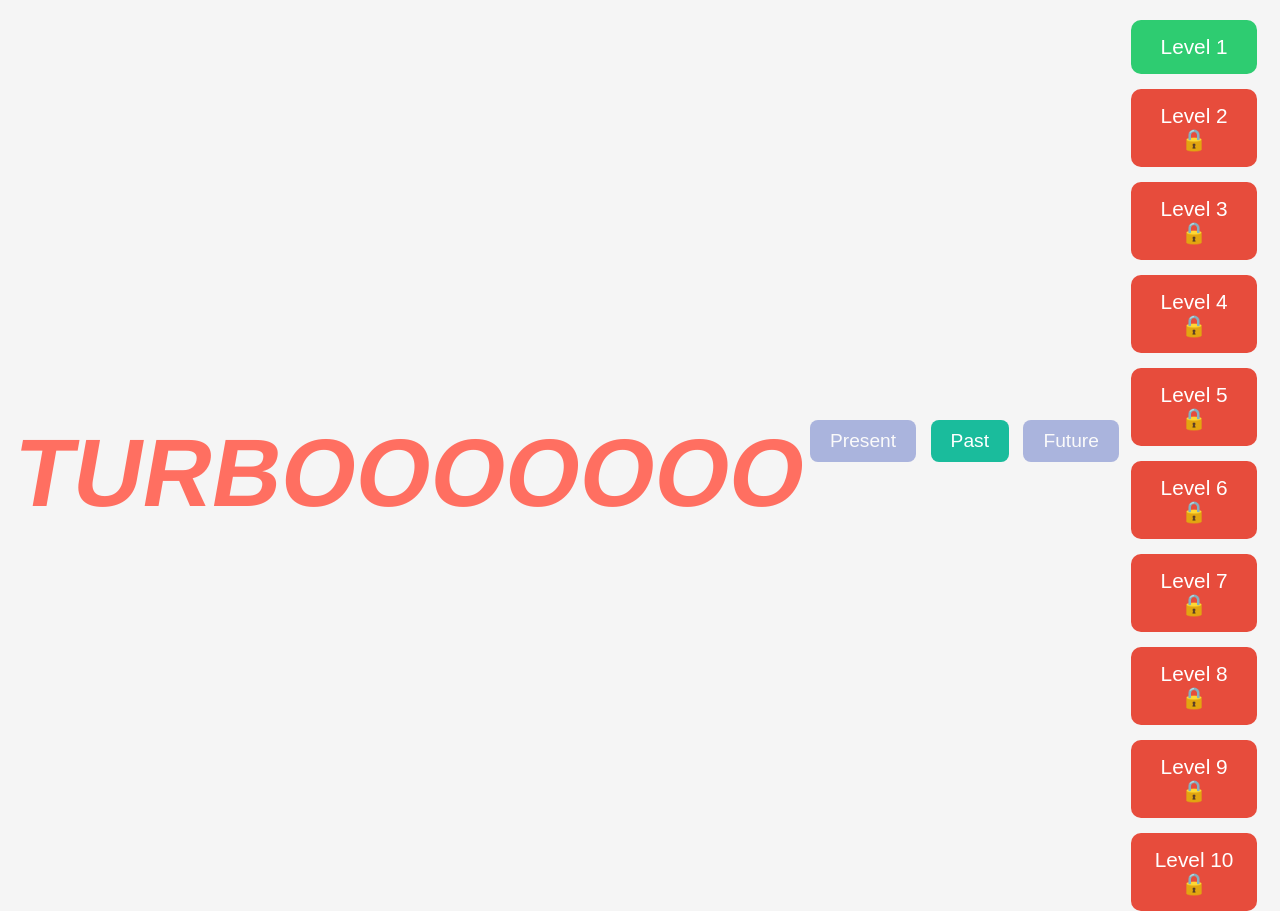
==== index.html @ e77ed9b3 "Update HTML structure and add tense buttons" ====
<!DOCTYPE html>
<html lang="en">
<head>
  <meta charset="UTF-8">
  <title>Turbooooooo</title>
  <link rel="stylesheet" href="style.css">
</head>

<body>

<h1><span class="turbo">TURBOOOOOOO</span></h1>

<div id="tense-buttons">
  <button class="tense-button active" data-tense="Present">Present</button>
  <button class="tense-button" data-tense="Past">Past</button>
  <button class="tense-button" data-tense="Future">Future</button>
</div>

<div id="level-list"></div>

<div id="game" style="display:none;">
  <h2 id="level-title"></h2>
  <div id="timer">Time: 0s</div>
  <div id="questions"></div>
  <button id="submit">Submit</button>
</div>

<div id="results"></div>

<script src="script.js"></script>

</body>
</html>
---- style.css ----
body {
  font-family: 'Arial', sans-serif;
  margin: 0;
  padding: 0;
  display: flex;
  justify-content: center;
  align-items: center;
  min-height: 100vh;
  background-color: #f5f5f5;
  background-image: url("https://cdn.glitch.global/c63a5aa8-d1bd-4a24-9150-634a1dd0277c/background.jpg.jfif?v=1745349118534");
  background-size: 80%;
  background-repeat: no-repeat;
  background-position: center;
  background-attachment: fixed;
}

.container {
  text-align: center;
  width: 100%;
  max-width: 600px;
  padding: 30px;
  background-color: rgba(255, 255, 255, 0.90);
  border-radius: 20px;
  box-shadow: 0 6px 20px rgba(0, 0, 0, 0.2);
  color: #333;
}

h1 {
  font-size: 6rem;
  color: #FF6F61;
  margin-bottom: 30px;
}

h1 span.turbo {
  display: inline-block;
  font-weight: bold;
  color: #FF6F61;
  transform: skewX(-10deg);
}

#tense-buttons {
  margin-bottom: 30px;
}

#tense-buttons .tense-button {
  background-color: #6e7fca;
  color: white;
  font-size: 1.2rem;
  padding: 10px 20px;
  border: none;
  border-radius: 8px;
  cursor: pointer;
  margin: 5px;
  transition: all 0.3s ease;
}

#tense-buttons .tense-button:hover {
  background-color: #5e69b5;
  transform: scale(1.05);
}

#tense-buttons .tense-button.active {
  background-color: #1abc9c;
}

#level-list {
  display: flex;
  flex-direction: column;
  align-items: center;
  gap: 15px;
  margin-top: 20px;
}

#level-list button {
  font-size: 1.3rem;
  padding: 15px;
  background-color: #2ecc71;
  color: white;
  border-radius: 10px;
  border: none;
  cursor: pointer;
  width: 90%;
  max-width: 300px;
  transition: transform 0.2s, background-color 0.2s;
}

#level-list button:hover {
  background-color: #27ae60;
  transform: scale(1.05);
}

#level-list button:disabled {
  background-color: #e74c3c;
  cursor: not-allowed;
}

#game {
  margin-top: 20px;
}

#timer {
  font-size: 1.5rem;
  color: #2980b9;
  margin-bottom: 20px;
}

#questions input {
  font-size: 1.2rem;
  padding: 8px;
  width: 60%;
  margin: 10px 0;
}

#submit, #back-button, .try-again {
  font-size: 1.5rem;
  padding: 15px 30px;
  background-color: #f39c12;
  color: white;
  border-radius: 12px;
  cursor: pointer;
  margin: 10px;
  transition: transform 0.2s, background-color 0.2s;
}

#submit:hover, #back-button:hover, .try-again:hover {
  background-color: #e67e22;
  transform: scale(1.1);
}

#results {
  margin-top: 20px;
  font-size: 1.2rem;
}

.perfect-celebration {
  font-size: 3rem;
  color: gold;
  animation: celebrate 1s ease-in-out infinite alternate;
  margin-bottom: 20px;
}

@keyframes celebrate {
  0% { transform: scale(1) rotate(0deg); color: gold; }
  50% { transform: scale(1.3) rotate(10deg); color: orange; }
  100% { transform: scale(1) rotate(0deg); color: gold; }
}
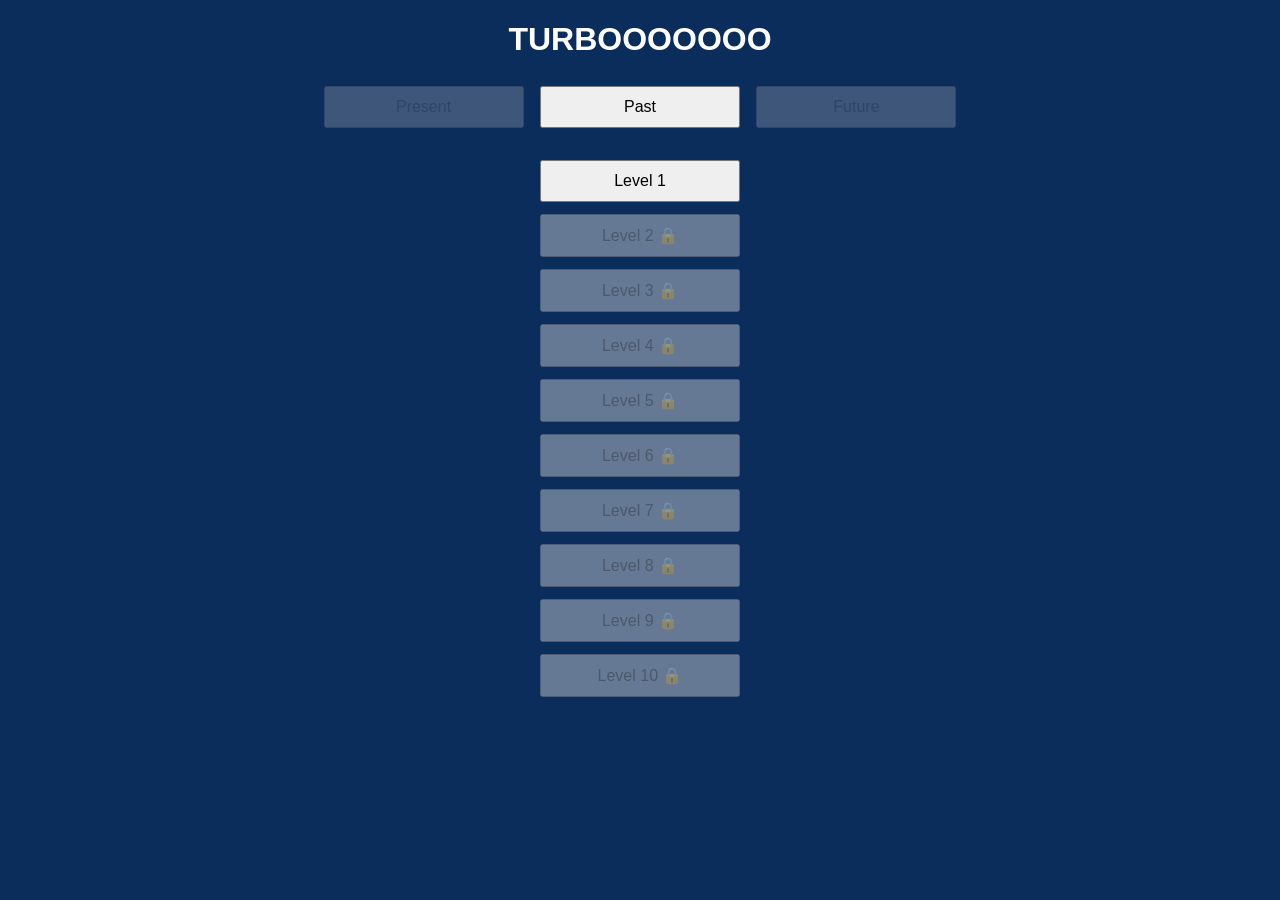
==== commit d0c292da: "Update index.html" ====
--- a/index.html
+++ b/index.html
@@ -1,33 +1,33 @@
 <!DOCTYPE html>
 <html lang="en">
 <head>
-  <meta charset="UTF-8">
+  <meta charset="UTF-8" />
+  <meta name="viewport" content="width=device-width, initial-scale=1.0"/>
   <title>Turbooooooo</title>
-  <link rel="stylesheet" href="style.css">
+  <link rel="stylesheet" href="style.css" />
 </head>
+<body>
+  <div class="container">
 
-<body>
+    <h1><span class="turbo">TURBOOOOOOO</span></h1>
 
-<h1><span class="turbo">TURBOOOOOOO</span></h1>
+    <div id="tense-buttons" style="margin-bottom: 20px;">
+      <button class="tense-button" data-tense="Present">Present</button>
+      <button class="tense-button active" data-tense="Past">Past</button>
+      <button class="tense-button" data-tense="Future">Future</button>
+    </div>
 
-<div id="tense-buttons">
-  <button class="tense-button active" data-tense="Present">Present</button>
-  <button class="tense-button" data-tense="Past">Past</button>
-  <button class="tense-button" data-tense="Future">Future</button>
-</div>
+    <div id="level-list"></div>
 
-<div id="level-list"></div>
+    <div id="game" style="display: none;">
+      <div id="timer">Time: 0s</div>
+      <div id="questions"></div>
+      <button id="submit">Check Answers</button>
+      <div id="results"></div>
+    </div>
 
-<div id="game" style="display:none;">
-  <h2 id="level-title"></h2>
-  <div id="timer">Time: 0s</div>
-  <div id="questions"></div>
-  <button id="submit">Submit</button>
-</div>
+  </div>
 
-<div id="results"></div>
-
-<script src="script.js"></script>
-
+  <script src="script.js"></script>
 </body>
 </html>
--- a/style.css
+++ b/style.css
@@ -1,146 +1,59 @@
 body {
-  font-family: 'Arial', sans-serif;
+  font-family: Arial;
+  background: #0b2d5c;
+  color: white;
   margin: 0;
   padding: 0;
-  display: flex;
-  justify-content: center;
-  align-items: center;
-  min-height: 100vh;
-  background-color: #f5f5f5;
-  background-image: url("https://cdn.glitch.global/c63a5aa8-d1bd-4a24-9150-634a1dd0277c/background.jpg.jfif?v=1745349118534");
-  background-size: 80%;
-  background-repeat: no-repeat;
-  background-position: center;
-  background-attachment: fixed;
+  text-align: center;
 }
 
-.container {
-  text-align: center;
-  width: 100%;
-  max-width: 600px;
-  padding: 30px;
-  background-color: rgba(255, 255, 255, 0.90);
-  border-radius: 20px;
-  box-shadow: 0 6px 20px rgba(0, 0, 0, 0.2);
-  color: #333;
+/* MAIN GAME WRAPPER (this is the key fix) */
+#level-list,
+#game,
+#results {
+  max-width: 700px;
+  margin: 0 auto;        /* centers everything */
 }
 
-h1 {
-  font-size: 6rem;
-  color: #FF6F61;
-  margin-bottom: 30px;
-}
-
-h1 span.turbo {
-  display: inline-block;
-  font-weight: bold;
-  color: #FF6F61;
-  transform: skewX(-10deg);
-}
-
-#tense-buttons {
-  margin-bottom: 30px;
-}
-
-#tense-buttons .tense-button {
-  background-color: #6e7fca;
-  color: white;
-  font-size: 1.2rem;
-  padding: 10px 20px;
-  border: none;
-  border-radius: 8px;
-  cursor: pointer;
-  margin: 5px;
-  transition: all 0.3s ease;
-}
-
-#tense-buttons .tense-button:hover {
-  background-color: #5e69b5;
-  transform: scale(1.05);
-}
-
-#tense-buttons .tense-button.active {
-  background-color: #1abc9c;
-}
-
+/* LEVEL BUTTONS */
 #level-list {
   display: flex;
   flex-direction: column;
   align-items: center;
-  gap: 15px;
-  margin-top: 20px;
 }
 
-#level-list button {
-  font-size: 1.3rem;
-  padding: 15px;
-  background-color: #2ecc71;
-  color: white;
-  border-radius: 10px;
-  border: none;
+/* BUTTON STYLE */
+button {
+  padding: 10px;
+  margin: 6px;
+  font-size: 16px;
   cursor: pointer;
-  width: 90%;
-  max-width: 300px;
-  transition: transform 0.2s, background-color 0.2s;
+  width: 200px;
 }
 
-#level-list button:hover {
-  background-color: #27ae60;
-  transform: scale(1.05);
+/* QUESTIONS */
+#questions {
+  text-align: left;
+  margin-top: 15px;
 }
 
-#level-list button:disabled {
-  background-color: #e74c3c;
-  cursor: not-allowed;
-}
-
-#game {
-  margin-top: 20px;
-}
-
-#timer {
-  font-size: 1.5rem;
-  color: #2980b9;
-  margin-bottom: 20px;
-}
-
-#questions input {
-  font-size: 1.2rem;
-  padding: 8px;
-  width: 60%;
+#questions div {
   margin: 10px 0;
 }
 
-#submit, #back-button, .try-again {
-  font-size: 1.5rem;
-  padding: 15px 30px;
-  background-color: #f39c12;
-  color: white;
-  border-radius: 12px;
-  cursor: pointer;
-  margin: 10px;
-  transition: transform 0.2s, background-color 0.2s;
+/* INPUTS */
+input {
+  padding: 6px;
+  margin-left: 10px;
 }
 
-#submit:hover, #back-button:hover, .try-again:hover {
-  background-color: #e67e22;
-  transform: scale(1.1);
+/* TIMER */
+#timer {
+  font-size: 18px;
+  margin: 10px;
 }
 
+/* RESULTS */
 #results {
   margin-top: 20px;
-  font-size: 1.2rem;
 }
-
-.perfect-celebration {
-  font-size: 3rem;
-  color: gold;
-  animation: celebrate 1s ease-in-out infinite alternate;
-  margin-bottom: 20px;
-}
-
-@keyframes celebrate {
-  0% { transform: scale(1) rotate(0deg); color: gold; }
-  50% { transform: scale(1.3) rotate(10deg); color: orange; }
-  100% { transform: scale(1) rotate(0deg); color: gold; }
-}
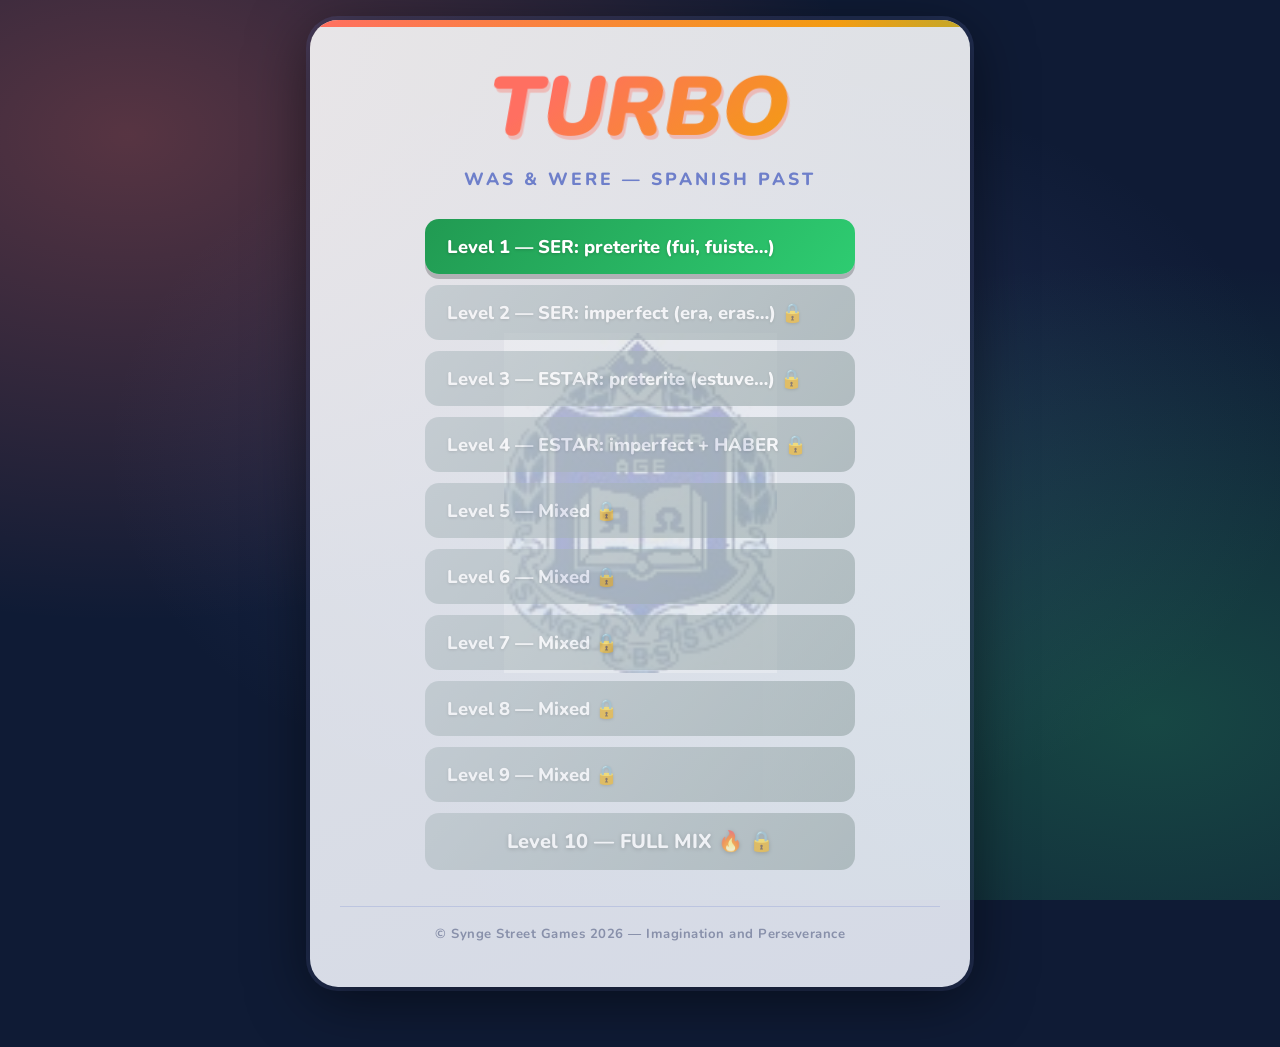
==== commit 16777838: "Rename turbo-waswere.html to index.html" ====
--- a/index.html
+++ b/index.html
@@ -3,31 +3,441 @@
 <head>
   <meta charset="UTF-8" />
   <meta name="viewport" content="width=device-width, initial-scale=1.0"/>
-  <title>Turbooooooo</title>
-  <link rel="stylesheet" href="style.css" />
+  <title>Turbo Was/Were</title>
+  <link rel="preconnect" href="https://fonts.googleapis.com">
+  <link href="https://fonts.googleapis.com/css2?family=Nunito:wght@400;700;800;900&display=swap" rel="stylesheet">
+  <style>
+    body {
+      font-family: 'Nunito', Arial, sans-serif;
+      margin: 0; padding: 20px 0 60px;
+      display: flex; justify-content: center; align-items: flex-start;
+      min-height: 100vh;
+      background: #0f1b35;
+      background-image:
+        radial-gradient(ellipse at 10% 15%, rgba(255,111,97,0.3) 0%, transparent 45%),
+        radial-gradient(ellipse at 90% 80%, rgba(46,204,113,0.25) 0%, transparent 45%),
+        radial-gradient(ellipse at 55% 50%, rgba(110,127,202,0.2) 0%, transparent 60%),
+        url("https://cdn.glitch.global/c63a5aa8-d1bd-4a24-9150-634a1dd0277c/background.jpg.jfif?v=1745349118534");
+      background-size: auto, auto, auto, 80%;
+      background-repeat: no-repeat;
+      background-position: center;
+      background-attachment: fixed;
+    }
+    .container {
+      text-align: center; width: 100%; max-width: 600px;
+      padding: 36px 30px 44px;
+      background: linear-gradient(160deg, rgba(255,255,255,0.88) 0%, rgba(240,244,255,0.88) 100%);
+      border-radius: 28px;
+      box-shadow: 0 12px 60px rgba(0,0,0,0.5), 0 0 0 4px rgba(110,127,202,0.2);
+      color: #333; position: relative; overflow: hidden;
+    }
+    /* Crest watermark — inside the card, behind content */
+    .crest-watermark {
+      position: absolute;
+      top: 50%; left: 50%;
+      transform: translate(-50%, -50%);
+      width: 340px; height: 340px;
+      background-image: url("[data-uri]");
+      background-size: contain;
+      background-repeat: no-repeat;
+      background-position: center;
+      opacity: 0.28;
+      pointer-events: none;
+      z-index: 0;
+    }
+    .container > *:not(.crest-watermark) { position: relative; z-index: 1; }
+    /* Animated rainbow bar */
+    .container::before {
+      content: ''; position: absolute; top: 0; left: 0; right: 0; height: 7px;
+      background: linear-gradient(90deg,#FF6F61,#f39c12,#2ecc71,#6e7fca,#e74c3c,#FF6F61);
+      background-size: 400% 100%;
+      animation: stripe 5s linear infinite;
+      z-index: 2;
+    }
+    @keyframes stripe { from{background-position:0% 0%} to{background-position:400% 0%} }
+
+    h1 { font-size: 5.2rem; margin: 10px 0 4px; line-height: 1; }
+    h1 span.turbo {
+      display: inline-block; font-weight: 900; transform: skewX(-10deg);
+      background: linear-gradient(135deg,#FF6F61 20%,#f39c12 100%);
+      -webkit-background-clip: text; -webkit-text-fill-color: transparent; background-clip: text;
+      filter: drop-shadow(3px 4px 0px rgba(255,111,97,0.35));
+      animation: glow 3s ease-in-out infinite alternate;
+    }
+    @keyframes glow {
+      from{filter:drop-shadow(3px 4px 0px rgba(255,111,97,0.3))}
+      to{filter:drop-shadow(3px 4px 14px rgba(255,111,97,0.7))}
+    }
+    .subtitle {
+      font-size: 1.1rem; font-weight: 800; color: #6e7fca;
+      letter-spacing: 3px; text-transform: uppercase; margin-bottom: 28px;
+    }
+
+    #level-list {
+      display: flex; flex-direction: column; align-items: center; gap: 11px; margin-top: 16px;
+    }
+    #level-list button {
+      font-family: 'Nunito', Arial, sans-serif;
+      font-size: 1.15rem; font-weight: 800; padding: 15px 22px;
+      border-radius: 14px; border: none; cursor: pointer;
+      width: 92%; max-width: 430px; color: white; text-align: left;
+      position: relative; overflow: hidden;
+      transition: transform 0.18s, box-shadow 0.18s;
+      box-shadow: 0 5px 0 rgba(0,0,0,0.22);
+      text-shadow: 0 1px 3px rgba(0,0,0,0.2);
+    }
+    #level-list button::after {
+      content: ''; position: absolute; inset: 0;
+      background: linear-gradient(110deg,transparent 30%,rgba(255,255,255,0.22) 50%,transparent 70%);
+      transform: translateX(-120%); transition: transform 0.45s ease;
+    }
+    #level-list button:not(:disabled):hover::after { transform: translateX(120%); }
+    #level-list button:not(:disabled):hover { transform: translateY(-3px) scale(1.025); box-shadow: 0 9px 0 rgba(0,0,0,0.22); }
+    #level-list button:not(:disabled):active { transform: translateY(3px); box-shadow: 0 2px 0 rgba(0,0,0,0.22); }
+
+    /* 10 level colours */
+    #level-list button:nth-child(1)  { background: linear-gradient(130deg,#219a52,#2ecc71); }
+    #level-list button:nth-child(2)  { background: linear-gradient(130deg,#148a72,#1abc9c); }
+    #level-list button:nth-child(3)  { background: linear-gradient(130deg,#1a6ca0,#2980b9); }
+    #level-list button:nth-child(4)  { background: linear-gradient(130deg,#154a6e,#1f6fa0); }
+    #level-list button:nth-child(5)  { background: linear-gradient(130deg,#5a6bbf,#8e44ad); }
+    #level-list button:nth-child(6)  { background: linear-gradient(130deg,#6c2e8a,#a569bd); }
+    #level-list button:nth-child(7)  { background: linear-gradient(130deg,#a93226,#e74c3c); }
+    #level-list button:nth-child(8)  { background: linear-gradient(130deg,#8a3500,#d35400); }
+    #level-list button:nth-child(9)  { background: linear-gradient(130deg,#b8690a,#f39c12); }
+    #level-list button:nth-child(10) {
+      background: linear-gradient(90deg,#FF6F61,#f39c12,#2ecc71,#6e7fca,#e74c3c,#FF6F61);
+      background-size: 400% 100%; animation: stripe 3.5s linear infinite;
+      font-size: 1.25rem; text-align: center; text-shadow: 0 1px 4px rgba(0,0,0,0.3);
+    }
+    #level-list button:disabled {
+      background: linear-gradient(130deg,#b2bec3,#95a5a6) !important;
+      animation: none !important; cursor: not-allowed; opacity: 0.6;
+      transform: none !important; box-shadow: none !important;
+    }
+
+    #game { margin-top: 20px; }
+    #timer {
+      font-size: 1.55rem; font-weight: 900; color: #2471a3;
+      margin-bottom: 22px; padding: 10px 28px;
+      background: linear-gradient(135deg,rgba(36,113,163,0.1),rgba(110,127,202,0.13));
+      border-radius: 50px; border: 2px solid rgba(110,127,202,0.25); display: inline-block;
+    }
+    .question-block {
+      margin: 12px 0; text-align: left;
+      background: linear-gradient(135deg,rgba(110,127,202,0.09),rgba(46,204,113,0.05));
+      border-radius: 14px; padding: 13px 18px 16px; border-left: 5px solid #6e7fca;
+    }
+    .trigger-label {
+      font-size: 0.8rem; font-weight: 800; color: #6e7fca; display: block;
+      margin-bottom: 5px; text-transform: uppercase; letter-spacing: 1.3px;
+    }
+    .question-block strong { font-size: 1.15rem; font-weight: 800; color: #1a1a2e; }
+    #questions input {
+      font-family: 'Nunito', Arial, sans-serif;
+      font-size: 1.15rem; font-weight: 700; padding: 10px 16px;
+      width: 82%; margin: 10px 0 0 0; display: block;
+      border: 2.5px solid #c8d0e8; border-radius: 12px;
+      outline: none; background: #fff; color: #222;
+      transition: border-color 0.2s, box-shadow 0.2s;
+    }
+    #questions input:focus { border-color: #6e7fca; box-shadow: 0 0 0 4px rgba(110,127,202,0.18); }
+    #questions input::placeholder { color: #b0b8d0; }
+    @keyframes shake {
+      0%,100%{transform:translateX(0)} 20%,60%{transform:translateX(-7px)} 40%,80%{transform:translateX(7px)}
+    }
+    #submit, #back-button, .try-again {
+      font-family: 'Nunito', Arial, sans-serif;
+      font-size: 1.4rem; font-weight: 900; padding: 15px 34px;
+      border-radius: 16px; border: none; cursor: pointer; margin: 10px 8px;
+      color: white; box-shadow: 0 5px 0 rgba(0,0,0,0.2);
+      transition: transform 0.15s, box-shadow 0.15s; text-shadow: 0 1px 3px rgba(0,0,0,0.15);
+    }
+    #submit      { background: linear-gradient(135deg,#f39c12,#e67e22); }
+    .try-again   { background: linear-gradient(135deg,#27ae60,#1e8449); }
+    #back-button { background: linear-gradient(135deg,#6e7fca,#5260b0); }
+    #submit:hover,.try-again:hover,#back-button:hover { transform:translateY(-3px); box-shadow:0 8px 0 rgba(0,0,0,0.2); }
+    #submit:active,.try-again:active,#back-button:active { transform:translateY(3px); box-shadow:0 2px 0 rgba(0,0,0,0.2); }
+    #results { margin-top: 24px; font-size: 1.15rem; }
+    #results h3 {
+      font-size: 2rem; font-weight: 900;
+      background: linear-gradient(135deg,#FF6F61,#f39c12);
+      -webkit-background-clip: text; -webkit-text-fill-color: transparent; background-clip: text;
+      margin-bottom: 10px;
+    }
+    #results p { margin: 6px 0; }
+    #results h4 { margin: 18px 0 8px; font-size: 0.95rem; font-weight: 800; color: #6e7fca; text-transform: uppercase; letter-spacing: 1.5px; }
+    .perfect-celebration {
+      font-size: 2.8rem; font-weight: 900;
+      animation: celebrate 1s ease-in-out infinite alternate;
+      margin-bottom: 20px; text-shadow: 0 2px 18px rgba(255,200,0,0.55);
+    }
+    @keyframes celebrate {
+      0%{transform:scale(1) rotate(0deg);color:gold}
+      50%{transform:scale(1.3) rotate(10deg);color:orange}
+      100%{transform:scale(1) rotate(0deg);color:gold}
+    }
+    footer {
+      margin-top: 36px; padding-top: 18px;
+      border-top: 1px solid rgba(110,127,202,0.25);
+      font-size: 0.82rem; font-weight: 700;
+      color: #8890aa; letter-spacing: 0.5px;
+    }
+  </style>
 </head>
 <body>
   <div class="container">
-
-    <h1><span class="turbo">TURBOOOOOOO</span></h1>
-
-    <div id="tense-buttons" style="margin-bottom: 20px;">
-      <button class="tense-button" data-tense="Present">Present</button>
-      <button class="tense-button active" data-tense="Past">Past</button>
-      <button class="tense-button" data-tense="Future">Future</button>
-    </div>
-
+    <div class="crest-watermark"></div>
+    <h1><span class="turbo">TURBO</span></h1>
+    <p class="subtitle">Was &amp; Were — Spanish Past</p>
     <div id="level-list"></div>
-
-    <div id="game" style="display: none;">
+    <div id="game" style="display:none;">
       <div id="timer">Time: 0s</div>
       <div id="questions"></div>
       <button id="submit">Check Answers</button>
       <div id="results"></div>
     </div>
-
+    <footer>&copy; Synge Street Games 2026 &mdash; Imagination and Perseverance</footer>
   </div>
 
-  <script src="script.js"></script>
+  <script>
+// =============================================
+// TURBO — Was/Were Edition
+// SER (preterite + imperfect), ESTAR (preterite + imperfect), HABER
+// Levels 1–4: focused practice by verb/structure
+// Levels 5–10: mixed against the clock
+// =============================================
+
+const LEVEL_DATA = {
+
+  // LEVEL 1 — SER in the preterite (was/were — permanent/identity)
+  1: [
+    { trigger: "SER — preterite (fui, fuiste…)", en: "I was",          es: "fui" },
+    { trigger: "SER — preterite (fui, fuiste…)", en: "I was not",      es: "no fui" },
+    { trigger: "SER — preterite (fui, fuiste…)", en: "Was I?",         es: "¿fui?" },
+    { trigger: "SER — preterite (fui, fuiste…)", en: "you were",       es: "fuiste" },
+    { trigger: "SER — preterite (fui, fuiste…)", en: "you were not",   es: "no fuiste" },
+    { trigger: "SER — preterite (fui, fuiste…)", en: "were you?",      es: "¿fuiste?" },
+    { trigger: "SER — preterite (fui, fuiste…)", en: "he was",         es: "fue" },
+    { trigger: "SER — preterite (fui, fuiste…)", en: "he was not",     es: "no fue" },
+    { trigger: "SER — preterite (fui, fuiste…)", en: "was he?",        es: "¿fue?" },
+    { trigger: "SER — preterite (fui, fuiste…)", en: "she was",        es: "fue" },
+    { trigger: "SER — preterite (fui, fuiste…)", en: "she was not",    es: "no fue" },
+    { trigger: "SER — preterite (fui, fuiste…)", en: "was she?",       es: "¿fue?" },
+    { trigger: "SER — preterite (fui, fuiste…)", en: "we were",        es: "fuimos" },
+    { trigger: "SER — preterite (fui, fuiste…)", en: "we were not",    es: "no fuimos" },
+    { trigger: "SER — preterite (fui, fuiste…)", en: "were we?",       es: "¿fuimos?" },
+    { trigger: "SER — preterite (fui, fuiste…)", en: "they were",      es: "fueron" },
+    { trigger: "SER — preterite (fui, fuiste…)", en: "they were not",  es: "no fueron" },
+    { trigger: "SER — preterite (fui, fuiste…)", en: "were they?",     es: "¿fueron?" },
+  ],
+
+  // LEVEL 2 — SER in the imperfect (was/were — ongoing/description)
+  2: [
+    { trigger: "SER — imperfect (era, eras…)", en: "I was",          es: "era" },
+    { trigger: "SER — imperfect (era, eras…)", en: "I was not",      es: "no era" },
+    { trigger: "SER — imperfect (era, eras…)", en: "was I?",         es: "¿era?" },
+    { trigger: "SER — imperfect (era, eras…)", en: "you were",       es: "eras" },
+    { trigger: "SER — imperfect (era, eras…)", en: "you were not",   es: "no eras" },
+    { trigger: "SER — imperfect (era, eras…)", en: "were you?",      es: "¿eras?" },
+    { trigger: "SER — imperfect (era, eras…)", en: "he was",         es: "era" },
+    { trigger: "SER — imperfect (era, eras…)", en: "he was not",     es: "no era" },
+    { trigger: "SER — imperfect (era, eras…)", en: "was he?",        es: "¿era?" },
+    { trigger: "SER — imperfect (era, eras…)", en: "she was",        es: "era" },
+    { trigger: "SER — imperfect (era, eras…)", en: "she was not",    es: "no era" },
+    { trigger: "SER — imperfect (era, eras…)", en: "was she?",       es: "¿era?" },
+    { trigger: "SER — imperfect (era, eras…)", en: "we were",        es: "éramos" },
+    { trigger: "SER — imperfect (era, eras…)", en: "we were not",    es: "no éramos" },
+    { trigger: "SER — imperfect (era, eras…)", en: "were we?",       es: "¿éramos?" },
+    { trigger: "SER — imperfect (era, eras…)", en: "they were",      es: "eran" },
+    { trigger: "SER — imperfect (era, eras…)", en: "they were not",  es: "no eran" },
+    { trigger: "SER — imperfect (era, eras…)", en: "were they?",     es: "¿eran?" },
+  ],
+
+  // LEVEL 3 — ESTAR in the preterite (was/were — temporary state/location)
+  3: [
+    { trigger: "ESTAR — preterite (estuve, estuviste…)", en: "I was",         es: "estuve" },
+    { trigger: "ESTAR — preterite (estuve, estuviste…)", en: "I was not",     es: "no estuve" },
+    { trigger: "ESTAR — preterite (estuve, estuviste…)", en: "was I?",        es: "¿estuve?" },
+    { trigger: "ESTAR — preterite (estuve, estuviste…)", en: "you were",      es: "estuviste" },
+    { trigger: "ESTAR — preterite (estuve, estuviste…)", en: "you were not",  es: "no estuviste" },
+    { trigger: "ESTAR — preterite (estuve, estuviste…)", en: "were you?",     es: "¿estuviste?" },
+    { trigger: "ESTAR — preterite (estuve, estuviste…)", en: "he was",        es: "estuvo" },
+    { trigger: "ESTAR — preterite (estuve, estuviste…)", en: "he was not",    es: "no estuvo" },
+    { trigger: "ESTAR — preterite (estuve, estuviste…)", en: "was he?",       es: "¿estuvo?" },
+    { trigger: "ESTAR — preterite (estuve, estuviste…)", en: "she was",       es: "estuvo" },
+    { trigger: "ESTAR — preterite (estuve, estuviste…)", en: "she was not",   es: "no estuvo" },
+    { trigger: "ESTAR — preterite (estuve, estuviste…)", en: "was she?",      es: "¿estuvo?" },
+    { trigger: "ESTAR — preterite (estuve, estuviste…)", en: "we were",       es: "estuvimos" },
+    { trigger: "ESTAR — preterite (estuve, estuviste…)", en: "we were not",   es: "no estuvimos" },
+    { trigger: "ESTAR — preterite (estuve, estuviste…)", en: "were we?",      es: "¿estuvimos?" },
+    { trigger: "ESTAR — preterite (estuve, estuviste…)", en: "they were",     es: "estuvieron" },
+    { trigger: "ESTAR — preterite (estuve, estuviste…)", en: "they were not", es: "no estuvieron" },
+    { trigger: "ESTAR — preterite (estuve, estuviste…)", en: "were they?",    es: "¿estuvieron?" },
+  ],
+
+  // LEVEL 4 — ESTAR imperfect + HABER past forms
+  4: [
+    { trigger: "ESTAR — imperfect (estaba, estabas…)", en: "I was",          es: "estaba" },
+    { trigger: "ESTAR — imperfect (estaba, estabas…)", en: "I was not",      es: "no estaba" },
+    { trigger: "ESTAR — imperfect (estaba, estabas…)", en: "was I?",         es: "¿estaba?" },
+    { trigger: "ESTAR — imperfect (estaba, estabas…)", en: "you were",       es: "estabas" },
+    { trigger: "ESTAR — imperfect (estaba, estabas…)", en: "you were not",   es: "no estabas" },
+    { trigger: "ESTAR — imperfect (estaba, estabas…)", en: "were you?",      es: "¿estabas?" },
+    { trigger: "ESTAR — imperfect (estaba, estabas…)", en: "he was",         es: "estaba" },
+    { trigger: "ESTAR — imperfect (estaba, estabas…)", en: "she was",        es: "estaba" },
+    { trigger: "ESTAR — imperfect (estaba, estabas…)", en: "we were",        es: "estábamos" },
+    { trigger: "ESTAR — imperfect (estaba, estabas…)", en: "they were",      es: "estaban" },
+    { trigger: "HABER — there was / there were",       en: "there was",      es: "hubo" },
+    { trigger: "HABER — there was / there were",       en: "there were",     es: "hubo" },
+    { trigger: "HABER — there was / there were",       en: "there was not",  es: "no hubo" },
+    { trigger: "HABER — there was / there were",       en: "was there?",     es: "¿hubo?" },
+    { trigger: "HABER — imperfect (había…)",           en: "there was (ongoing)",    es: "había" },
+    { trigger: "HABER — imperfect (había…)",           en: "there were (ongoing)",   es: "había" },
+    { trigger: "HABER — imperfect (había…)",           en: "there was not (ongoing)",es: "no había" },
+    { trigger: "HABER — imperfect (había…)",           en: "was there? (ongoing)",   es: "¿había?" },
+  ],
+};
+
+// Levels 5–10: mixed from everything above
+const ALL_ITEMS = Object.values(LEVEL_DATA).flat();
+for (let i = 5; i <= 10; i++) LEVEL_DATA[i] = null;
+
+const LEVEL_LABELS = {
+  1: "Level 1 — SER: preterite (fui, fuiste…)",
+  2: "Level 2 — SER: imperfect (era, eras…)",
+  3: "Level 3 — ESTAR: preterite (estuve…)",
+  4: "Level 4 — ESTAR: imperfect + HABER",
+  5: "Level 5 — Mixed",
+  6: "Level 6 — Mixed",
+  7: "Level 7 — Mixed",
+  8: "Level 8 — Mixed",
+  9: "Level 9 — Mixed",
+  10:"Level 10 — FULL MIX 🔥",
+};
+
+let currentLevel=1, unlockedLevels=1, gameVerbs=[], startTime, timerInterval;
+const levelList=document.getElementById("level-list");
+const gameContainer=document.getElementById("game");
+const questionsContainer=document.getElementById("questions");
+const resultsContainer=document.getElementById("results");
+
+renderLevels();
+
+function renderLevels(){
+  levelList.style.display="flex";
+  gameContainer.style.display="none";
+  levelList.innerHTML="";
+  for(let i=1;i<=10;i++){
+    const btn=document.createElement("button");
+    const best=localStorage.getItem("bestTime_WasWere_Level"+i);
+    const locked=i>unlockedLevels;
+    btn.textContent=locked?LEVEL_LABELS[i]+" 🔒":LEVEL_LABELS[i]+(best?"  ·  Best: "+best+"s":"");
+    btn.disabled=locked;
+    btn.addEventListener("click",()=>startGame(i));
+    levelList.appendChild(btn);
+  }
+}
+
+function startGame(level){
+  currentLevel=level;
+  const pool=shuffleArray(LEVEL_DATA[level]?[...LEVEL_DATA[level]]:[...ALL_ITEMS]);
+  gameVerbs=pool.slice(0,10);
+  levelList.style.display="none";
+  gameContainer.style.display="block";
+  questionsContainer.innerHTML="";
+  resultsContainer.innerHTML="";
+  gameVerbs.forEach(item=>{
+    const div=document.createElement("div");
+    div.className="question-block";
+    div.innerHTML='<span class="trigger-label">'+item.trigger+'</span><strong>'+item.en+'</strong><input type="text" data-answer="'+item.es+'" autocomplete="off" autocorrect="off" spellcheck="false" placeholder="type in Spanish…">';
+    questionsContainer.appendChild(div);
+  });
+  const inputs=questionsContainer.querySelectorAll("input");
+  inputs.forEach((input,idx)=>{
+    input.addEventListener("keydown",e=>{
+      if(e.key==="Enter"){
+        if(idx<inputs.length-1)inputs[idx+1].focus();
+        else document.getElementById("submit").click();
+      }
+    });
+  });
+  if(inputs[0])inputs[0].focus();
+  startTimer();
+}
+
+function shuffleArray(arr){
+  for(let i=arr.length-1;i>0;i--){
+    const j=Math.floor(Math.random()*(i+1));
+    [arr[i],arr[j]]=[arr[j],arr[i]];
+  }
+  return arr;
+}
+
+function startTimer(){
+  startTime=Date.now();
+  timerInterval=setInterval(()=>{
+    document.getElementById("timer").textContent="Time: "+Math.floor((Date.now()-startTime)/1000)+"s";
+  },1000);
+}
+
+function stopTimer(){ clearInterval(timerInterval); }
+
+const normalize=s=>s.trim().toLowerCase().normalize("NFD").replace(/[\u0300-\u036f]/g,"");
+
+document.getElementById("submit").addEventListener("click",()=>{
+  stopTimer();
+  const elapsed=Math.floor((Date.now()-startTime)/1000);
+  let penalty=0,correct=0;
+  document.querySelectorAll("#questions input").forEach(input=>{
+    if(normalize(input.value)===normalize(input.dataset.answer)){
+      correct++;
+      input.style.border="2.5px solid #27ae60";
+      input.style.background="#f0fff6";
+    } else {
+      penalty+=30;
+      input.style.border="2.5px solid #e74c3c";
+      input.style.background="#fff5f5";
+      input.style.animation="shake 0.4s ease";
+    }
+  });
+  const totalTime=elapsed+penalty;
+  resultsContainer.innerHTML="<h3>Game Over!</h3><p>Correct: <strong>"+correct+"/10</strong></p><p>Time: "+elapsed+"s + Penalty: "+penalty+"s = <strong>"+totalTime+"s</strong></p><h4>Feedback:</h4>";
+  document.querySelectorAll("#questions input").forEach(input=>{
+    if(normalize(input.value)!==normalize(input.dataset.answer)){
+      const p=document.createElement("p");
+      p.innerHTML="<strong>"+input.closest(".question-block").querySelector("strong").textContent+"</strong> → Correct: <span style='color:#27ae60;font-weight:800'>"+input.dataset.answer+"</span> | Yours: <span style='color:#e74c3c;font-weight:700'>"+(input.value.trim()||"(blank)")+"</span>";
+      resultsContainer.appendChild(p);
+    }
+  });
+  const bestKey="bestTime_WasWere_Level"+currentLevel;
+  const saved=localStorage.getItem(bestKey);
+  if(!saved||totalTime<parseInt(saved))localStorage.setItem(bestKey,totalTime);
+  if(totalTime<=levelUnlockTime(currentLevel)&&unlockedLevels<currentLevel+1&&currentLevel<10){
+    unlockedLevels=currentLevel+1;
+    const u=document.createElement("p");
+    u.style.color="#2471a3";u.style.fontWeight="800";u.style.fontSize="1.2rem";
+    u.innerHTML="🔓 <strong>"+LEVEL_LABELS[currentLevel+1]+" Unlocked!</strong>";
+    resultsContainer.appendChild(u);
+  }
+  if(correct===10){
+    const cel=document.createElement("div");
+    cel.className="perfect-celebration";
+    cel.textContent="🎉 PERFECT GAME! 🎉";
+    resultsContainer.prepend(cel);
+    setTimeout(()=>cel.remove(),5000);
+  }
+  const tryBtn=document.createElement("button");
+  tryBtn.textContent="Try Again";tryBtn.className="try-again";
+  tryBtn.onclick=()=>startGame(currentLevel);
+  resultsContainer.appendChild(tryBtn);
+  const backBtn=document.createElement("button");
+  backBtn.textContent="Back to Levels";backBtn.id="back-button";
+  backBtn.onclick=()=>renderLevels();
+  resultsContainer.appendChild(backBtn);
+});
+
+function levelUnlockTime(level){ return 200+(level-1)*10; }
+  </script>
 </body>
 </html>
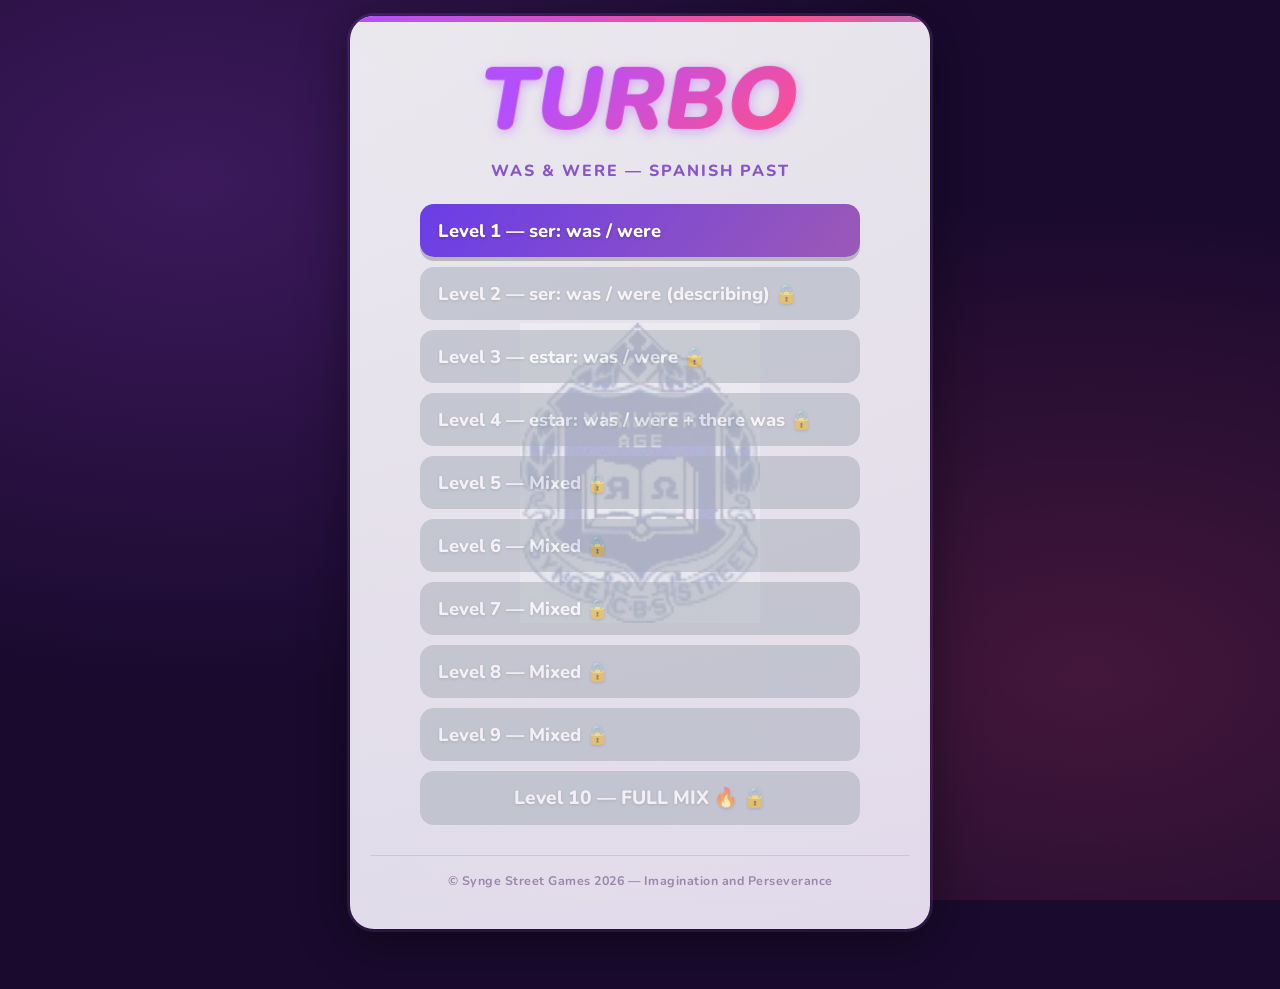
==== commit babe3d18: "Rename turbo-waswere (2).html to index.html" ====
--- a/index.html
+++ b/index.html
@@ -5,183 +5,168 @@
   <meta name="viewport" content="width=device-width, initial-scale=1.0"/>
   <title>Turbo Was/Were</title>
   <link rel="preconnect" href="https://fonts.googleapis.com">
-  <link href="https://fonts.googleapis.com/css2?family=Nunito:wght@400;700;800;900&display=swap" rel="stylesheet">
+  <link href="https://fonts.googleapis.com/css2?family=Nunito:wght@700;800;900&display=swap" rel="stylesheet">
   <style>
+    *, *::before, *::after { box-sizing: border-box; }
     body {
       font-family: 'Nunito', Arial, sans-serif;
-      margin: 0; padding: 20px 0 60px;
+      margin: 0; padding: 16px 12px 60px;
       display: flex; justify-content: center; align-items: flex-start;
       min-height: 100vh;
-      background: #0f1b35;
+      background: #1a0a2e;
       background-image:
-        radial-gradient(ellipse at 10% 15%, rgba(255,111,97,0.3) 0%, transparent 45%),
-        radial-gradient(ellipse at 90% 80%, rgba(46,204,113,0.25) 0%, transparent 45%),
-        radial-gradient(ellipse at 55% 50%, rgba(110,127,202,0.2) 0%, transparent 60%),
-        url("https://cdn.glitch.global/c63a5aa8-d1bd-4a24-9150-634a1dd0277c/background.jpg.jfif?v=1745349118534");
-      background-size: auto, auto, auto, 80%;
-      background-repeat: no-repeat;
-      background-position: center;
+        radial-gradient(ellipse at 15% 20%, rgba(180,80,255,0.22) 0%, transparent 50%),
+        radial-gradient(ellipse at 85% 75%, rgba(255,80,120,0.18) 0%, transparent 50%);
       background-attachment: fixed;
     }
     .container {
-      text-align: center; width: 100%; max-width: 600px;
-      padding: 36px 30px 44px;
-      background: linear-gradient(160deg, rgba(255,255,255,0.88) 0%, rgba(240,244,255,0.88) 100%);
-      border-radius: 28px;
-      box-shadow: 0 12px 60px rgba(0,0,0,0.5), 0 0 0 4px rgba(110,127,202,0.2);
+      text-align: center; width: 100%; max-width: 580px;
+      padding: 32px 20px 40px;
+      background: linear-gradient(160deg, rgba(255,255,255,0.9) 0%, rgba(245,240,255,0.9) 100%);
+      border-radius: 24px;
+      box-shadow: 0 10px 50px rgba(0,0,0,0.45), 0 0 0 3px rgba(160,100,220,0.2);
       color: #333; position: relative; overflow: hidden;
     }
-    /* Crest watermark — inside the card, behind content */
+    /* Crest watermark */
     .crest-watermark {
-      position: absolute;
-      top: 50%; left: 50%;
+      position: absolute; top: 50%; left: 50%;
       transform: translate(-50%, -50%);
-      width: 340px; height: 340px;
+      width: 300px; height: 300px;
       background-image: url("[data-uri]");
-      background-size: contain;
-      background-repeat: no-repeat;
-      background-position: center;
-      opacity: 0.28;
-      pointer-events: none;
-      z-index: 0;
+      background-size: contain; background-repeat: no-repeat; background-position: center;
+      opacity: 0.28; pointer-events: none; z-index: 0;
     }
     .container > *:not(.crest-watermark) { position: relative; z-index: 1; }
-    /* Animated rainbow bar */
+    /* Rainbow top bar — CSS only, no JS */
     .container::before {
-      content: ''; position: absolute; top: 0; left: 0; right: 0; height: 7px;
-      background: linear-gradient(90deg,#FF6F61,#f39c12,#2ecc71,#6e7fca,#e74c3c,#FF6F61);
-      background-size: 400% 100%;
-      animation: stripe 5s linear infinite;
-      z-index: 2;
-    }
-    @keyframes stripe { from{background-position:0% 0%} to{background-position:400% 0%} }
-
-    h1 { font-size: 5.2rem; margin: 10px 0 4px; line-height: 1; }
+      content: ''; position: absolute; top: 0; left: 0; right: 0; height: 6px; z-index: 2;
+      background: linear-gradient(90deg,#b44fff,#ff4f8b,#4fa3ff,#ff9f40,#b44fff);
+      background-size: 300% 100%;
+      animation: stripe 6s linear infinite;
+    }
+    @keyframes stripe { from{background-position:0%} to{background-position:300%} }
+
+    h1 { font-size: clamp(3.5rem,14vw,5.5rem); margin: 8px 0 4px; line-height: 1; }
     h1 span.turbo {
       display: inline-block; font-weight: 900; transform: skewX(-10deg);
-      background: linear-gradient(135deg,#FF6F61 20%,#f39c12 100%);
+      background: linear-gradient(135deg,#b44fff 20%,#ff4f8b 100%);
       -webkit-background-clip: text; -webkit-text-fill-color: transparent; background-clip: text;
-      filter: drop-shadow(3px 4px 0px rgba(255,111,97,0.35));
-      animation: glow 3s ease-in-out infinite alternate;
-    }
-    @keyframes glow {
-      from{filter:drop-shadow(3px 4px 0px rgba(255,111,97,0.3))}
-      to{filter:drop-shadow(3px 4px 14px rgba(255,111,97,0.7))}
+      filter: drop-shadow(2px 3px 6px rgba(180,80,255,0.4));
     }
     .subtitle {
-      font-size: 1.1rem; font-weight: 800; color: #6e7fca;
-      letter-spacing: 3px; text-transform: uppercase; margin-bottom: 28px;
-    }
-
+      font-size: clamp(0.75rem,3vw,1rem); font-weight: 800; color: #8855cc;
+      letter-spacing: 2px; text-transform: uppercase; margin-bottom: 22px;
+    }
+
+    /* Level buttons */
     #level-list {
-      display: flex; flex-direction: column; align-items: center; gap: 11px; margin-top: 16px;
+      display: flex; flex-direction: column; align-items: center; gap: 10px; margin-top: 12px;
     }
     #level-list button {
       font-family: 'Nunito', Arial, sans-serif;
-      font-size: 1.15rem; font-weight: 800; padding: 15px 22px;
-      border-radius: 14px; border: none; cursor: pointer;
-      width: 92%; max-width: 430px; color: white; text-align: left;
+      font-size: clamp(1rem,3.5vw,1.15rem); font-weight: 800;
+      padding: 14px 18px; border-radius: 14px; border: none; cursor: pointer;
+      width: 96%; max-width: 440px; color: white; text-align: left;
       position: relative; overflow: hidden;
-      transition: transform 0.18s, box-shadow 0.18s;
-      box-shadow: 0 5px 0 rgba(0,0,0,0.22);
-      text-shadow: 0 1px 3px rgba(0,0,0,0.2);
-    }
-    #level-list button::after {
-      content: ''; position: absolute; inset: 0;
-      background: linear-gradient(110deg,transparent 30%,rgba(255,255,255,0.22) 50%,transparent 70%);
-      transform: translateX(-120%); transition: transform 0.45s ease;
-    }
-    #level-list button:not(:disabled):hover::after { transform: translateX(120%); }
-    #level-list button:not(:disabled):hover { transform: translateY(-3px) scale(1.025); box-shadow: 0 9px 0 rgba(0,0,0,0.22); }
-    #level-list button:not(:disabled):active { transform: translateY(3px); box-shadow: 0 2px 0 rgba(0,0,0,0.22); }
-
-    /* 10 level colours */
-    #level-list button:nth-child(1)  { background: linear-gradient(130deg,#219a52,#2ecc71); }
-    #level-list button:nth-child(2)  { background: linear-gradient(130deg,#148a72,#1abc9c); }
-    #level-list button:nth-child(3)  { background: linear-gradient(130deg,#1a6ca0,#2980b9); }
-    #level-list button:nth-child(4)  { background: linear-gradient(130deg,#154a6e,#1f6fa0); }
-    #level-list button:nth-child(5)  { background: linear-gradient(130deg,#5a6bbf,#8e44ad); }
-    #level-list button:nth-child(6)  { background: linear-gradient(130deg,#6c2e8a,#a569bd); }
-    #level-list button:nth-child(7)  { background: linear-gradient(130deg,#a93226,#e74c3c); }
-    #level-list button:nth-child(8)  { background: linear-gradient(130deg,#8a3500,#d35400); }
-    #level-list button:nth-child(9)  { background: linear-gradient(130deg,#b8690a,#f39c12); }
+      box-shadow: 0 4px 0 rgba(0,0,0,0.2);
+      text-shadow: 0 1px 3px rgba(0,0,0,0.25);
+      /* No transform animations on level list — smoother on phones */
+      transition: opacity 0.15s;
+    }
+    #level-list button:not(:disabled):active { opacity: 0.8; }
+    #level-list button:nth-child(1)  { background: linear-gradient(130deg,#6a3de8,#9b59b6); }
+    #level-list button:nth-child(2)  { background: linear-gradient(130deg,#8e44ad,#b44fff); }
+    #level-list button:nth-child(3)  { background: linear-gradient(130deg,#c0392b,#e74c3c); }
+    #level-list button:nth-child(4)  { background: linear-gradient(130deg,#a04000,#d35400); }
+    #level-list button:nth-child(5)  { background: linear-gradient(130deg,#1a6ca0,#4fa3ff); }
+    #level-list button:nth-child(6)  { background: linear-gradient(130deg,#154a6e,#2980b9); }
+    #level-list button:nth-child(7)  { background: linear-gradient(130deg,#6a3de8,#c0392b); }
+    #level-list button:nth-child(8)  { background: linear-gradient(130deg,#8e44ad,#d35400); }
+    #level-list button:nth-child(9)  { background: linear-gradient(130deg,#1a6ca0,#8e44ad); }
     #level-list button:nth-child(10) {
-      background: linear-gradient(90deg,#FF6F61,#f39c12,#2ecc71,#6e7fca,#e74c3c,#FF6F61);
-      background-size: 400% 100%; animation: stripe 3.5s linear infinite;
-      font-size: 1.25rem; text-align: center; text-shadow: 0 1px 4px rgba(0,0,0,0.3);
+      background: linear-gradient(90deg,#b44fff,#ff4f8b,#4fa3ff,#ff9f40,#b44fff);
+      background-size: 300% 100%; animation: stripe 4s linear infinite;
+      font-size: clamp(1rem,3.5vw,1.2rem); text-align: center;
     }
     #level-list button:disabled {
-      background: linear-gradient(130deg,#b2bec3,#95a5a6) !important;
-      animation: none !important; cursor: not-allowed; opacity: 0.6;
-      transform: none !important; box-shadow: none !important;
-    }
-
-    #game { margin-top: 20px; }
+      background: #aab0bc !important; animation: none !important;
+      cursor: not-allowed; opacity: 0.55; box-shadow: none;
+    }
+
+    /* Game */
+    #game { margin-top: 16px; }
     #timer {
-      font-size: 1.55rem; font-weight: 900; color: #2471a3;
-      margin-bottom: 22px; padding: 10px 28px;
-      background: linear-gradient(135deg,rgba(36,113,163,0.1),rgba(110,127,202,0.13));
-      border-radius: 50px; border: 2px solid rgba(110,127,202,0.25); display: inline-block;
+      font-size: clamp(1.2rem,5vw,1.5rem); font-weight: 900; color: #8855cc;
+      margin-bottom: 18px; padding: 8px 24px;
+      background: rgba(136,85,204,0.1); border-radius: 50px;
+      border: 2px solid rgba(136,85,204,0.2); display: inline-block;
     }
     .question-block {
-      margin: 12px 0; text-align: left;
-      background: linear-gradient(135deg,rgba(110,127,202,0.09),rgba(46,204,113,0.05));
-      border-radius: 14px; padding: 13px 18px 16px; border-left: 5px solid #6e7fca;
+      margin: 10px 0; text-align: left;
+      background: rgba(136,85,204,0.07);
+      border-radius: 12px; padding: 12px 16px 14px;
+      border-left: 5px solid #9b59b6;
     }
     .trigger-label {
-      font-size: 0.8rem; font-weight: 800; color: #6e7fca; display: block;
-      margin-bottom: 5px; text-transform: uppercase; letter-spacing: 1.3px;
-    }
-    .question-block strong { font-size: 1.15rem; font-weight: 800; color: #1a1a2e; }
+      font-size: 0.75rem; font-weight: 800; color: #9b59b6; display: block;
+      margin-bottom: 4px; text-transform: uppercase; letter-spacing: 1px;
+    }
+    .question-block strong {
+      font-size: clamp(1rem,4vw,1.15rem); font-weight: 800; color: #1a0a2e;
+    }
     #questions input {
       font-family: 'Nunito', Arial, sans-serif;
-      font-size: 1.15rem; font-weight: 700; padding: 10px 16px;
-      width: 82%; margin: 10px 0 0 0; display: block;
-      border: 2.5px solid #c8d0e8; border-radius: 12px;
+      font-size: clamp(1rem,4vw,1.15rem); font-weight: 700;
+      padding: 10px 14px; width: 88%; margin: 8px 0 0 0; display: block;
+      border: 2.5px solid #d0c0e8; border-radius: 12px;
       outline: none; background: #fff; color: #222;
-      transition: border-color 0.2s, box-shadow 0.2s;
-    }
-    #questions input:focus { border-color: #6e7fca; box-shadow: 0 0 0 4px rgba(110,127,202,0.18); }
-    #questions input::placeholder { color: #b0b8d0; }
+      /* No transition on mobile — avoids repaint lag */
+    }
+    #questions input:focus { border-color: #9b59b6; box-shadow: 0 0 0 3px rgba(155,89,182,0.15); }
+    #questions input::placeholder { color: #c0b0d8; }
+
     @keyframes shake {
-      0%,100%{transform:translateX(0)} 20%,60%{transform:translateX(-7px)} 40%,80%{transform:translateX(7px)}
-    }
+      0%,100%{transform:translateX(0)} 25%{transform:translateX(-6px)} 75%{transform:translateX(6px)}
+    }
+
+    /* Action buttons */
     #submit, #back-button, .try-again {
       font-family: 'Nunito', Arial, sans-serif;
-      font-size: 1.4rem; font-weight: 900; padding: 15px 34px;
-      border-radius: 16px; border: none; cursor: pointer; margin: 10px 8px;
-      color: white; box-shadow: 0 5px 0 rgba(0,0,0,0.2);
-      transition: transform 0.15s, box-shadow 0.15s; text-shadow: 0 1px 3px rgba(0,0,0,0.15);
-    }
-    #submit      { background: linear-gradient(135deg,#f39c12,#e67e22); }
-    .try-again   { background: linear-gradient(135deg,#27ae60,#1e8449); }
-    #back-button { background: linear-gradient(135deg,#6e7fca,#5260b0); }
-    #submit:hover,.try-again:hover,#back-button:hover { transform:translateY(-3px); box-shadow:0 8px 0 rgba(0,0,0,0.2); }
-    #submit:active,.try-again:active,#back-button:active { transform:translateY(3px); box-shadow:0 2px 0 rgba(0,0,0,0.2); }
-    #results { margin-top: 24px; font-size: 1.15rem; }
+      font-size: clamp(1.1rem,4.5vw,1.35rem); font-weight: 900;
+      padding: 14px 28px; border-radius: 14px; border: none; cursor: pointer;
+      margin: 8px 6px; color: white;
+      box-shadow: 0 4px 0 rgba(0,0,0,0.2);
+      text-shadow: 0 1px 2px rgba(0,0,0,0.15);
+    }
+    #submit      { background: linear-gradient(135deg,#ff9f40,#e67e22); }
+    .try-again   { background: linear-gradient(135deg,#9b59b6,#6a3de8); }
+    #back-button { background: linear-gradient(135deg,#4fa3ff,#1a6ca0); }
+
+    /* Results */
+    #results { margin-top: 20px; font-size: clamp(1rem,3.8vw,1.15rem); }
     #results h3 {
-      font-size: 2rem; font-weight: 900;
-      background: linear-gradient(135deg,#FF6F61,#f39c12);
+      font-size: clamp(1.5rem,6vw,2rem); font-weight: 900;
+      background: linear-gradient(135deg,#b44fff,#ff4f8b);
       -webkit-background-clip: text; -webkit-text-fill-color: transparent; background-clip: text;
-      margin-bottom: 10px;
-    }
-    #results p { margin: 6px 0; }
-    #results h4 { margin: 18px 0 8px; font-size: 0.95rem; font-weight: 800; color: #6e7fca; text-transform: uppercase; letter-spacing: 1.5px; }
+      margin-bottom: 8px;
+    }
+    #results p { margin: 5px 0; }
+    #results h4 {
+      margin: 14px 0 6px; font-size: 0.85rem; font-weight: 800;
+      color: #9b59b6; text-transform: uppercase; letter-spacing: 1px;
+    }
     .perfect-celebration {
-      font-size: 2.8rem; font-weight: 900;
+      font-size: clamp(2rem,8vw,2.8rem); font-weight: 900; color: gold;
       animation: celebrate 1s ease-in-out infinite alternate;
-      margin-bottom: 20px; text-shadow: 0 2px 18px rgba(255,200,0,0.55);
+      margin-bottom: 16px;
     }
     @keyframes celebrate {
-      0%{transform:scale(1) rotate(0deg);color:gold}
-      50%{transform:scale(1.3) rotate(10deg);color:orange}
-      100%{transform:scale(1) rotate(0deg);color:gold}
+      0%{transform:scale(1);color:gold} 50%{transform:scale(1.25) rotate(8deg);color:orange} 100%{transform:scale(1);color:gold}
     }
     footer {
-      margin-top: 36px; padding-top: 18px;
-      border-top: 1px solid rgba(110,127,202,0.25);
-      font-size: 0.82rem; font-weight: 700;
-      color: #8890aa; letter-spacing: 0.5px;
+      margin-top: 30px; padding-top: 16px;
+      border-top: 1px solid rgba(155,89,182,0.2);
+      font-size: 0.78rem; font-weight: 700; color: #9988aa; letter-spacing: 0.5px;
     }
   </style>
 </head>
@@ -201,118 +186,102 @@
   </div>
 
   <script>
-// =============================================
-// TURBO — Was/Were Edition
-// SER (preterite + imperfect), ESTAR (preterite + imperfect), HABER
-// Levels 1–4: focused practice by verb/structure
-// Levels 5–10: mixed against the clock
-// =============================================
-
 const LEVEL_DATA = {
-
-  // LEVEL 1 — SER in the preterite (was/were — permanent/identity)
   1: [
-    { trigger: "SER — preterite (fui, fuiste…)", en: "I was",          es: "fui" },
-    { trigger: "SER — preterite (fui, fuiste…)", en: "I was not",      es: "no fui" },
-    { trigger: "SER — preterite (fui, fuiste…)", en: "Was I?",         es: "¿fui?" },
-    { trigger: "SER — preterite (fui, fuiste…)", en: "you were",       es: "fuiste" },
-    { trigger: "SER — preterite (fui, fuiste…)", en: "you were not",   es: "no fuiste" },
-    { trigger: "SER — preterite (fui, fuiste…)", en: "were you?",      es: "¿fuiste?" },
-    { trigger: "SER — preterite (fui, fuiste…)", en: "he was",         es: "fue" },
-    { trigger: "SER — preterite (fui, fuiste…)", en: "he was not",     es: "no fue" },
-    { trigger: "SER — preterite (fui, fuiste…)", en: "was he?",        es: "¿fue?" },
-    { trigger: "SER — preterite (fui, fuiste…)", en: "she was",        es: "fue" },
-    { trigger: "SER — preterite (fui, fuiste…)", en: "she was not",    es: "no fue" },
-    { trigger: "SER — preterite (fui, fuiste…)", en: "was she?",       es: "¿fue?" },
-    { trigger: "SER — preterite (fui, fuiste…)", en: "we were",        es: "fuimos" },
-    { trigger: "SER — preterite (fui, fuiste…)", en: "we were not",    es: "no fuimos" },
-    { trigger: "SER — preterite (fui, fuiste…)", en: "were we?",       es: "¿fuimos?" },
-    { trigger: "SER — preterite (fui, fuiste…)", en: "they were",      es: "fueron" },
-    { trigger: "SER — preterite (fui, fuiste…)", en: "they were not",  es: "no fueron" },
-    { trigger: "SER — preterite (fui, fuiste…)", en: "were they?",     es: "¿fueron?" },
+    { trigger: "past tense", en: "I was",         es: "fui" },
+    { trigger: "past tense", en: "I was not",     es: "no fui" },
+    { trigger: "past tense", en: "Was I?",        es: "¿fui?" },
+    { trigger: "past tense", en: "you were",      es: "fuiste" },
+    { trigger: "past tense", en: "you were not",  es: "no fuiste" },
+    { trigger: "past tense", en: "were you?",     es: "¿fuiste?" },
+    { trigger: "past tense", en: "he was",        es: "fue" },
+    { trigger: "past tense", en: "he was not",    es: "no fue" },
+    { trigger: "past tense", en: "was he?",       es: "¿fue?" },
+    { trigger: "past tense", en: "she was",       es: "fue" },
+    { trigger: "past tense", en: "she was not",   es: "no fue" },
+    { trigger: "past tense", en: "was she?",      es: "¿fue?" },
+    { trigger: "past tense", en: "we were",       es: "fuimos" },
+    { trigger: "past tense", en: "we were not",   es: "no fuimos" },
+    { trigger: "past tense", en: "were we?",      es: "¿fuimos?" },
+    { trigger: "past tense", en: "they were",     es: "fueron" },
+    { trigger: "past tense", en: "they were not", es: "no fueron" },
+    { trigger: "past tense", en: "were they?",    es: "¿fueron?" },
   ],
-
-  // LEVEL 2 — SER in the imperfect (was/were — ongoing/description)
   2: [
-    { trigger: "SER — imperfect (era, eras…)", en: "I was",          es: "era" },
-    { trigger: "SER — imperfect (era, eras…)", en: "I was not",      es: "no era" },
-    { trigger: "SER — imperfect (era, eras…)", en: "was I?",         es: "¿era?" },
-    { trigger: "SER — imperfect (era, eras…)", en: "you were",       es: "eras" },
-    { trigger: "SER — imperfect (era, eras…)", en: "you were not",   es: "no eras" },
-    { trigger: "SER — imperfect (era, eras…)", en: "were you?",      es: "¿eras?" },
-    { trigger: "SER — imperfect (era, eras…)", en: "he was",         es: "era" },
-    { trigger: "SER — imperfect (era, eras…)", en: "he was not",     es: "no era" },
-    { trigger: "SER — imperfect (era, eras…)", en: "was he?",        es: "¿era?" },
-    { trigger: "SER — imperfect (era, eras…)", en: "she was",        es: "era" },
-    { trigger: "SER — imperfect (era, eras…)", en: "she was not",    es: "no era" },
-    { trigger: "SER — imperfect (era, eras…)", en: "was she?",       es: "¿era?" },
-    { trigger: "SER — imperfect (era, eras…)", en: "we were",        es: "éramos" },
-    { trigger: "SER — imperfect (era, eras…)", en: "we were not",    es: "no éramos" },
-    { trigger: "SER — imperfect (era, eras…)", en: "were we?",       es: "¿éramos?" },
-    { trigger: "SER — imperfect (era, eras…)", en: "they were",      es: "eran" },
-    { trigger: "SER — imperfect (era, eras…)", en: "they were not",  es: "no eran" },
-    { trigger: "SER — imperfect (era, eras…)", en: "were they?",     es: "¿eran?" },
+    { trigger: "past tense", en: "I was",         es: "era" },
+    { trigger: "past tense", en: "I was not",     es: "no era" },
+    { trigger: "past tense", en: "was I?",        es: "¿era?" },
+    { trigger: "past tense", en: "you were",      es: "eras" },
+    { trigger: "past tense", en: "you were not",  es: "no eras" },
+    { trigger: "past tense", en: "were you?",     es: "¿eras?" },
+    { trigger: "past tense", en: "he was",        es: "era" },
+    { trigger: "past tense", en: "he was not",    es: "no era" },
+    { trigger: "past tense", en: "was he?",       es: "¿era?" },
+    { trigger: "past tense", en: "she was",       es: "era" },
+    { trigger: "past tense", en: "she was not",   es: "no era" },
+    { trigger: "past tense", en: "was she?",      es: "¿era?" },
+    { trigger: "past tense", en: "we were",       es: "éramos" },
+    { trigger: "past tense", en: "we were not",   es: "no éramos" },
+    { trigger: "past tense", en: "were we?",      es: "¿éramos?" },
+    { trigger: "past tense", en: "they were",     es: "eran" },
+    { trigger: "past tense", en: "they were not", es: "no eran" },
+    { trigger: "past tense", en: "were they?",    es: "¿eran?" },
   ],
-
-  // LEVEL 3 — ESTAR in the preterite (was/were — temporary state/location)
   3: [
-    { trigger: "ESTAR — preterite (estuve, estuviste…)", en: "I was",         es: "estuve" },
-    { trigger: "ESTAR — preterite (estuve, estuviste…)", en: "I was not",     es: "no estuve" },
-    { trigger: "ESTAR — preterite (estuve, estuviste…)", en: "was I?",        es: "¿estuve?" },
-    { trigger: "ESTAR — preterite (estuve, estuviste…)", en: "you were",      es: "estuviste" },
-    { trigger: "ESTAR — preterite (estuve, estuviste…)", en: "you were not",  es: "no estuviste" },
-    { trigger: "ESTAR — preterite (estuve, estuviste…)", en: "were you?",     es: "¿estuviste?" },
-    { trigger: "ESTAR — preterite (estuve, estuviste…)", en: "he was",        es: "estuvo" },
-    { trigger: "ESTAR — preterite (estuve, estuviste…)", en: "he was not",    es: "no estuvo" },
-    { trigger: "ESTAR — preterite (estuve, estuviste…)", en: "was he?",       es: "¿estuvo?" },
-    { trigger: "ESTAR — preterite (estuve, estuviste…)", en: "she was",       es: "estuvo" },
-    { trigger: "ESTAR — preterite (estuve, estuviste…)", en: "she was not",   es: "no estuvo" },
-    { trigger: "ESTAR — preterite (estuve, estuviste…)", en: "was she?",      es: "¿estuvo?" },
-    { trigger: "ESTAR — preterite (estuve, estuviste…)", en: "we were",       es: "estuvimos" },
-    { trigger: "ESTAR — preterite (estuve, estuviste…)", en: "we were not",   es: "no estuvimos" },
-    { trigger: "ESTAR — preterite (estuve, estuviste…)", en: "were we?",      es: "¿estuvimos?" },
-    { trigger: "ESTAR — preterite (estuve, estuviste…)", en: "they were",     es: "estuvieron" },
-    { trigger: "ESTAR — preterite (estuve, estuviste…)", en: "they were not", es: "no estuvieron" },
-    { trigger: "ESTAR — preterite (estuve, estuviste…)", en: "were they?",    es: "¿estuvieron?" },
+    { trigger: "past tense", en: "I was",         es: "estuve" },
+    { trigger: "past tense", en: "I was not",     es: "no estuve" },
+    { trigger: "past tense", en: "was I?",        es: "¿estuve?" },
+    { trigger: "past tense", en: "you were",      es: "estuviste" },
+    { trigger: "past tense", en: "you were not",  es: "no estuviste" },
+    { trigger: "past tense", en: "were you?",     es: "¿estuviste?" },
+    { trigger: "past tense", en: "he was",        es: "estuvo" },
+    { trigger: "past tense", en: "he was not",    es: "no estuvo" },
+    { trigger: "past tense", en: "was he?",       es: "¿estuvo?" },
+    { trigger: "past tense", en: "she was",       es: "estuvo" },
+    { trigger: "past tense", en: "she was not",   es: "no estuvo" },
+    { trigger: "past tense", en: "was she?",      es: "¿estuvo?" },
+    { trigger: "past tense", en: "we were",       es: "estuvimos" },
+    { trigger: "past tense", en: "we were not",   es: "no estuvimos" },
+    { trigger: "past tense", en: "were we?",      es: "¿estuvimos?" },
+    { trigger: "past tense", en: "they were",     es: "estuvieron" },
+    { trigger: "past tense", en: "they were not", es: "no estuvieron" },
+    { trigger: "past tense", en: "were they?",    es: "¿estuvieron?" },
   ],
-
-  // LEVEL 4 — ESTAR imperfect + HABER past forms
   4: [
-    { trigger: "ESTAR — imperfect (estaba, estabas…)", en: "I was",          es: "estaba" },
-    { trigger: "ESTAR — imperfect (estaba, estabas…)", en: "I was not",      es: "no estaba" },
-    { trigger: "ESTAR — imperfect (estaba, estabas…)", en: "was I?",         es: "¿estaba?" },
-    { trigger: "ESTAR — imperfect (estaba, estabas…)", en: "you were",       es: "estabas" },
-    { trigger: "ESTAR — imperfect (estaba, estabas…)", en: "you were not",   es: "no estabas" },
-    { trigger: "ESTAR — imperfect (estaba, estabas…)", en: "were you?",      es: "¿estabas?" },
-    { trigger: "ESTAR — imperfect (estaba, estabas…)", en: "he was",         es: "estaba" },
-    { trigger: "ESTAR — imperfect (estaba, estabas…)", en: "she was",        es: "estaba" },
-    { trigger: "ESTAR — imperfect (estaba, estabas…)", en: "we were",        es: "estábamos" },
-    { trigger: "ESTAR — imperfect (estaba, estabas…)", en: "they were",      es: "estaban" },
-    { trigger: "HABER — there was / there were",       en: "there was",      es: "hubo" },
-    { trigger: "HABER — there was / there were",       en: "there were",     es: "hubo" },
-    { trigger: "HABER — there was / there were",       en: "there was not",  es: "no hubo" },
-    { trigger: "HABER — there was / there were",       en: "was there?",     es: "¿hubo?" },
-    { trigger: "HABER — imperfect (había…)",           en: "there was (ongoing)",    es: "había" },
-    { trigger: "HABER — imperfect (había…)",           en: "there were (ongoing)",   es: "había" },
-    { trigger: "HABER — imperfect (había…)",           en: "there was not (ongoing)",es: "no había" },
-    { trigger: "HABER — imperfect (había…)",           en: "was there? (ongoing)",   es: "¿había?" },
+    { trigger: "past tense", en: "I was",                     es: "estaba" },
+    { trigger: "past tense", en: "I was not",                 es: "no estaba" },
+    { trigger: "past tense", en: "was I?",                    es: "¿estaba?" },
+    { trigger: "past tense", en: "you were",                  es: "estabas" },
+    { trigger: "past tense", en: "you were not",              es: "no estabas" },
+    { trigger: "past tense", en: "were you?",                 es: "¿estabas?" },
+    { trigger: "past tense", en: "he was",                    es: "estaba" },
+    { trigger: "past tense", en: "she was",                   es: "estaba" },
+    { trigger: "past tense", en: "we were",                   es: "estábamos" },
+    { trigger: "past tense", en: "they were",                 es: "estaban" },
+    { trigger: "past tense", en: "there was",                 es: "hubo" },
+    { trigger: "past tense", en: "there were",                es: "hubo" },
+    { trigger: "past tense", en: "there was not",             es: "no hubo" },
+    { trigger: "past tense", en: "was there?",                es: "¿hubo?" },
+    { trigger: "past tense", en: "there was (ongoing)",       es: "había" },
+    { trigger: "past tense", en: "there were (ongoing)",      es: "había" },
+    { trigger: "past tense", en: "there was not (ongoing)",   es: "no había" },
+    { trigger: "past tense", en: "was there? (ongoing)",      es: "¿había?" },
   ],
 };
 
-// Levels 5–10: mixed from everything above
 const ALL_ITEMS = Object.values(LEVEL_DATA).flat();
-for (let i = 5; i <= 10; i++) LEVEL_DATA[i] = null;
+for(let i=5;i<=10;i++) LEVEL_DATA[i]=null;
 
 const LEVEL_LABELS = {
-  1: "Level 1 — SER: preterite (fui, fuiste…)",
-  2: "Level 2 — SER: imperfect (era, eras…)",
-  3: "Level 3 — ESTAR: preterite (estuve…)",
-  4: "Level 4 — ESTAR: imperfect + HABER",
-  5: "Level 5 — Mixed",
-  6: "Level 6 — Mixed",
-  7: "Level 7 — Mixed",
-  8: "Level 8 — Mixed",
-  9: "Level 9 — Mixed",
+  1:"Level 1 — ser: was / were",
+  2:"Level 2 — ser: was / were (describing)",
+  3:"Level 3 — estar: was / were",
+  4:"Level 4 — estar: was / were + there was",
+  5:"Level 5 — Mixed",
+  6:"Level 6 — Mixed",
+  7:"Level 7 — Mixed",
+  8:"Level 8 — Mixed",
+  9:"Level 9 — Mixed",
   10:"Level 10 — FULL MIX 🔥",
 };
 
@@ -350,19 +319,20 @@
   gameVerbs.forEach(item=>{
     const div=document.createElement("div");
     div.className="question-block";
-    div.innerHTML='<span class="trigger-label">'+item.trigger+'</span><strong>'+item.en+'</strong><input type="text" data-answer="'+item.es+'" autocomplete="off" autocorrect="off" spellcheck="false" placeholder="type in Spanish…">';
+    div.innerHTML='<span class="trigger-label">'+item.trigger+'</span><strong>'+item.en+'</strong><input type="text" data-answer="'+item.es+'" autocomplete="off" autocorrect="off" autocapitalize="off" spellcheck="false" placeholder="Spanish…">';
     questionsContainer.appendChild(div);
   });
   const inputs=questionsContainer.querySelectorAll("input");
   inputs.forEach((input,idx)=>{
     input.addEventListener("keydown",e=>{
       if(e.key==="Enter"){
-        if(idx<inputs.length-1)inputs[idx+1].focus();
+        e.preventDefault();
+        if(idx<inputs.length-1) inputs[idx+1].focus();
         else document.getElementById("submit").click();
       }
     });
   });
-  if(inputs[0])inputs[0].focus();
+  if(inputs[0]) inputs[0].focus();
   startTimer();
 }
 
@@ -380,7 +350,6 @@
     document.getElementById("timer").textContent="Time: "+Math.floor((Date.now()-startTime)/1000)+"s";
   },1000);
 }
-
 function stopTimer(){ clearInterval(timerInterval); }
 
 const normalize=s=>s.trim().toLowerCase().normalize("NFD").replace(/[\u0300-\u036f]/g,"");
@@ -388,7 +357,7 @@
 document.getElementById("submit").addEventListener("click",()=>{
   stopTimer();
   const elapsed=Math.floor((Date.now()-startTime)/1000);
-  let penalty=0,correct=0;
+  let penalty=0, correct=0;
   document.querySelectorAll("#questions input").forEach(input=>{
     if(normalize(input.value)===normalize(input.dataset.answer)){
       correct++;
@@ -398,7 +367,7 @@
       penalty+=30;
       input.style.border="2.5px solid #e74c3c";
       input.style.background="#fff5f5";
-      input.style.animation="shake 0.4s ease";
+      input.style.animation="shake 0.35s ease";
     }
   });
   const totalTime=elapsed+penalty;
@@ -406,33 +375,33 @@
   document.querySelectorAll("#questions input").forEach(input=>{
     if(normalize(input.value)!==normalize(input.dataset.answer)){
       const p=document.createElement("p");
-      p.innerHTML="<strong>"+input.closest(".question-block").querySelector("strong").textContent+"</strong> → Correct: <span style='color:#27ae60;font-weight:800'>"+input.dataset.answer+"</span> | Yours: <span style='color:#e74c3c;font-weight:700'>"+(input.value.trim()||"(blank)")+"</span>";
+      p.innerHTML="<strong>"+input.closest(".question-block").querySelector("strong").textContent+"</strong> → <span style='color:#27ae60;font-weight:800'>"+input.dataset.answer+"</span> | yours: <span style='color:#e74c3c;font-weight:700'>"+(input.value.trim()||"(blank)")+"</span>";
       resultsContainer.appendChild(p);
     }
   });
   const bestKey="bestTime_WasWere_Level"+currentLevel;
   const saved=localStorage.getItem(bestKey);
-  if(!saved||totalTime<parseInt(saved))localStorage.setItem(bestKey,totalTime);
+  if(!saved||totalTime<parseInt(saved)) localStorage.setItem(bestKey,totalTime);
   if(totalTime<=levelUnlockTime(currentLevel)&&unlockedLevels<currentLevel+1&&currentLevel<10){
     unlockedLevels=currentLevel+1;
     const u=document.createElement("p");
-    u.style.color="#2471a3";u.style.fontWeight="800";u.style.fontSize="1.2rem";
+    u.style.color="#8855cc"; u.style.fontWeight="800"; u.style.fontSize="1.1rem";
     u.innerHTML="🔓 <strong>"+LEVEL_LABELS[currentLevel+1]+" Unlocked!</strong>";
     resultsContainer.appendChild(u);
   }
   if(correct===10){
     const cel=document.createElement("div");
     cel.className="perfect-celebration";
-    cel.textContent="🎉 PERFECT GAME! 🎉";
+    cel.textContent="🎉 PERFECT! 🎉";
     resultsContainer.prepend(cel);
     setTimeout(()=>cel.remove(),5000);
   }
   const tryBtn=document.createElement("button");
-  tryBtn.textContent="Try Again";tryBtn.className="try-again";
+  tryBtn.textContent="Try Again"; tryBtn.className="try-again";
   tryBtn.onclick=()=>startGame(currentLevel);
   resultsContainer.appendChild(tryBtn);
   const backBtn=document.createElement("button");
-  backBtn.textContent="Back to Levels";backBtn.id="back-button";
+  backBtn.textContent="Back to Levels"; backBtn.id="back-button";
   backBtn.onclick=()=>renderLevels();
   resultsContainer.appendChild(backBtn);
 });
